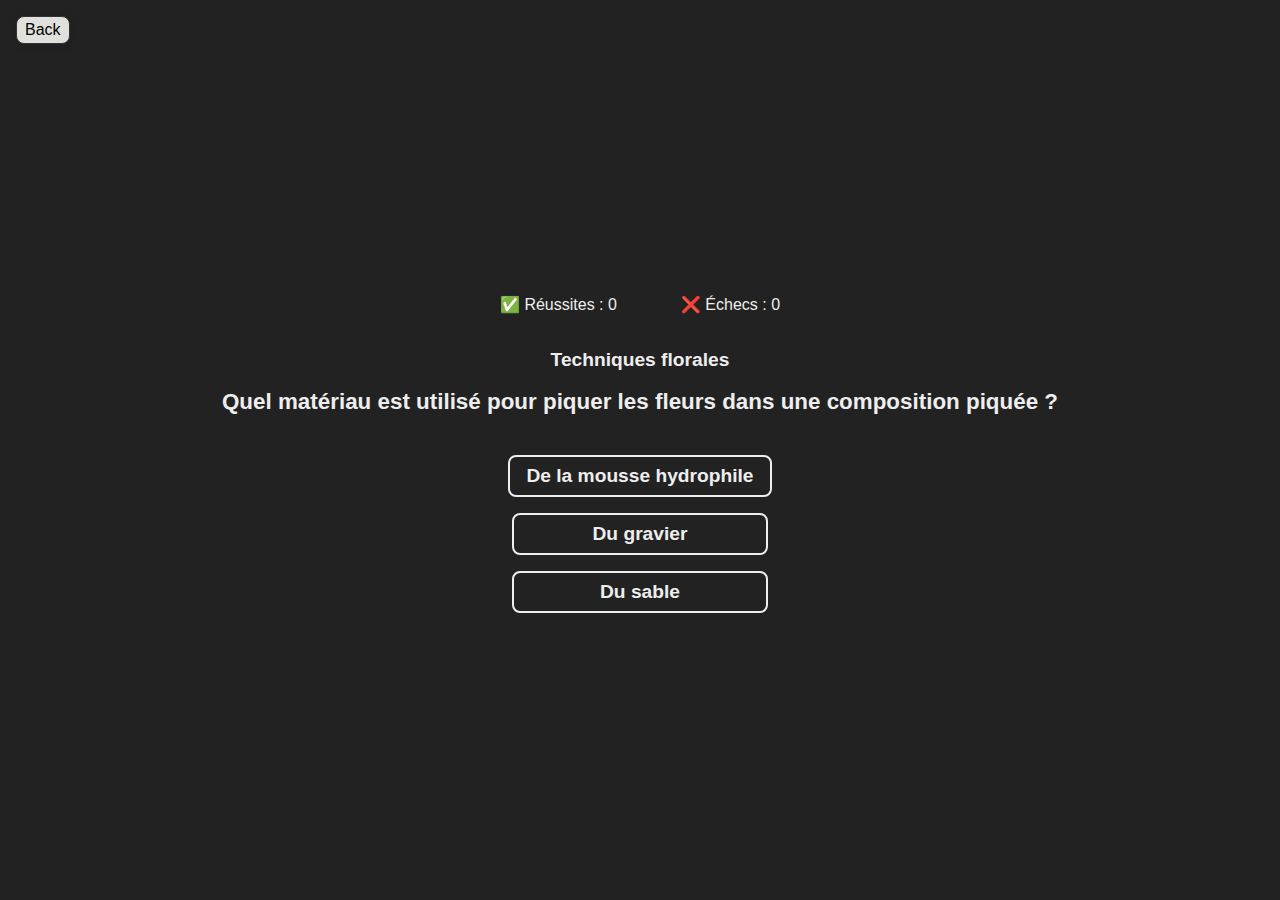
==== projects/random-qcm-flowers/index.html @ 26c58fb1 "Add count score for qcm flowers" ====
<!DOCTYPE html>
<html lang="fr" dir="ltr">
<head>
    <meta charset="UTF-8"/>
    <meta http-equiv="X-UA-Compatible" content="IE=edge"/>
    <meta
            name="description"
            content="Random multiple-choice quizzes that cover a range of topics related to flowers, reflecting various aspects of their biology, care, and cultivation."
    />
    <meta name="keywords" content="html, css, js"/>
    <meta name="author" content="François Dauzet"/>
    <meta name="viewport" content="width=device-width, initial-scale=1.0"/>
    <link href="../../favicon.ico" type="image/x-icon" rel="icon"/>
    <script type="text/javascript" src="script.js" defer></script>
    <link rel="stylesheet" href="style.css"/>
    <title>Random QCM Flowers</title>
</head>
<body>
<a class="study-projects-back-button" href="../../index.html">Back</a>
<div class="score-container" id="scoreBoard">
    <p class="score-item">✅ Réussites : <span id="successCount">0</span></p>
    <p class="score-item">❌ Échecs : <span id="failCount">0</span></p>
</div>
<div id="quiz"></div>
<button id="nextQuestion" style="display: none">Question suivante</button>
</body>
</html>
---- projects/random-qcm-flowers/style.css ----
/* Global */
* {
  user-select: none;
}

/* Container */
body {
  margin: 0;
  padding: 0;
  font-family: Arial, sans-serif;
  width: 100%;
  min-height: 100vh;
  display: flex;
  flex-direction: column;
  align-items: center;
  justify-content: center;
  text-align: center;
  overflow-x: hidden;
  background-color: #222;
  color: #eee;
}

.study-projects-back-button {
  position: absolute;
  top: 1rem;
  left: 1rem;
  background-color: #e0e1dd;
  color: #000;
  text-decoration: none;
  padding: 0.25rem 0.5rem;
  border-radius: 0.5rem;
  box-shadow: 1px 1px 11px #0002;
  z-index: 12;
  border: 1px solid #333;
}

.question {
  display: flex;
  flex-direction: column;
  align-items: center;
  justify-content: center;
  padding: 0 16px;
}

/* Title */
.question h3 {
  font-size: 1.2rem;
  margin-bottom: 0;
}
.question h2 {
  font-size: 1.4rem;
  margin-bottom: 32px;
}

/* Buttons choices */
.choice {
  margin: 8px 0;
  cursor: pointer;
  padding: 8px 16px;
  min-width: 256px;
  font-size: 1.2rem;
  font-weight: 600;
  color: #eee;
  background-color: #222;
  border: 2px solid #eee;
  border-radius: 8px;
  transition: 0.4s;
}
.choice:hover {
  color: #222;
  background-color: #eee;
  border: 2px solid #eee;
  transition: 0.2s;
}

/* Response */
.container-explanation {
  margin-top: 8px;
  margin-bottom: 32px;
}
.response-true {
  color: #41ad49;
  font-size: 1.8rem;
  font-weight: 600;
  border-bottom: 2px solid #41ad49;
  padding-bottom: 16px;
  margin-top: 0;
  margin-bottom: 8px;
}
.response-false {
  color: #e44061;
  font-size: 1.8rem;
  font-weight: 600;
  border-bottom: 2px solid #e44061;
  padding-bottom: 16px;
  margin-top: 0;
  margin-bottom: 8px;
}
.explanation {
  font-size: 1.2rem;
  padding: 0 16px;
}

/* Next question */
#nextQuestion {
  cursor: pointer;
  padding: 8px 16px;
  font-size: 1.2rem;
  font-weight: 600;
  color: #eee;
  background-color: #222;
  border: 2px solid #eee;
  border-radius: 8px;
  transition: 0.4s;
  margin-bottom: 32px;
}
#nextQuestion:hover {
  color: #222;
  background-color: #eee;
  border: 2px solid #eee;
  transition: 0.2s;
}

.score-container {
  display: flex;
}

.score-item {
  margin: 1rem 2rem;
}
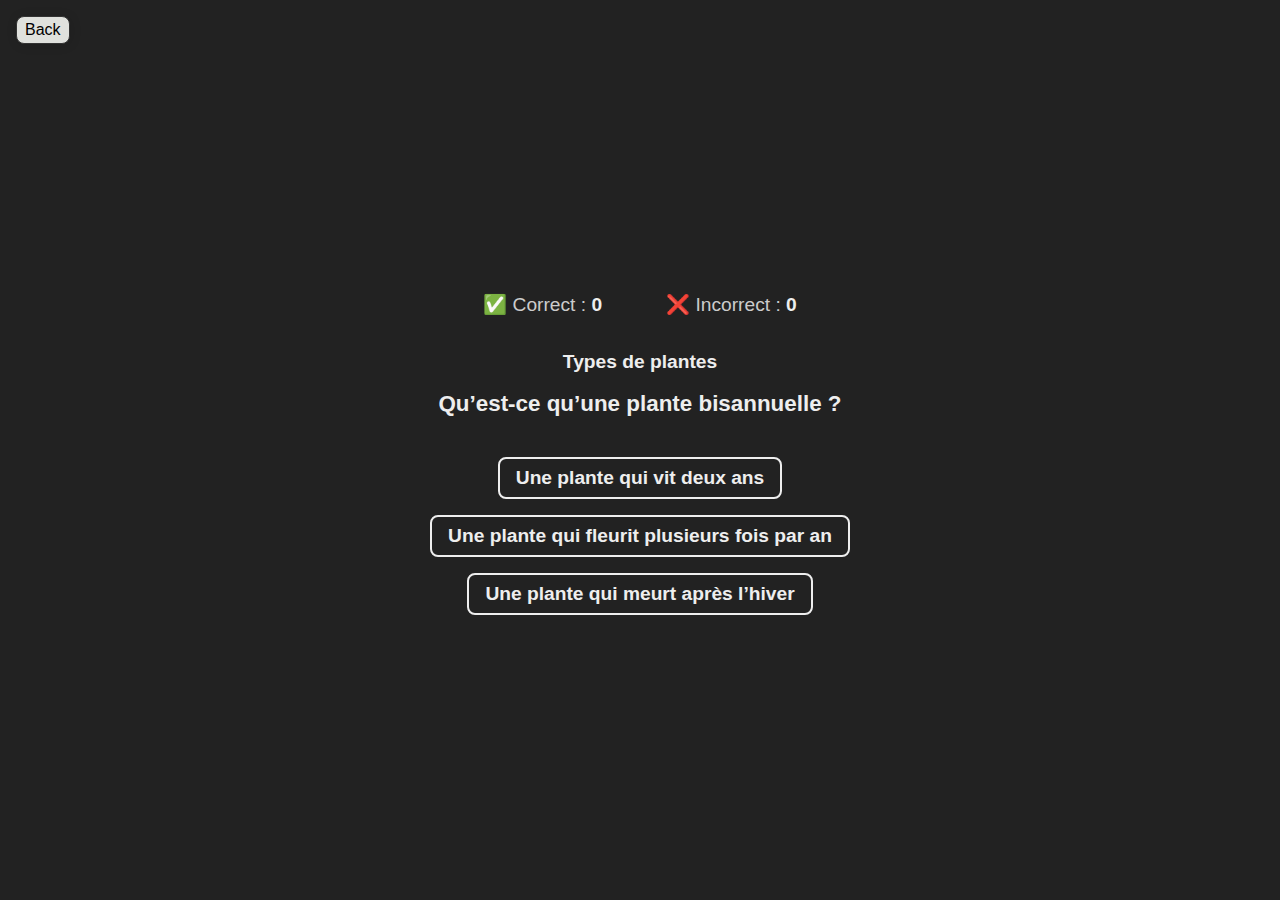
==== commit 02b42f2b: "Add count score for qcm flowers" ====
--- a/projects/random-qcm-flowers/index.html
+++ b/projects/random-qcm-flowers/index.html
@@ -18,8 +18,8 @@
 <body>
 <a class="study-projects-back-button" href="../../index.html">Back</a>
 <div class="score-container" id="scoreBoard">
-    <p class="score-item">✅ Réussites : <span id="successCount">0</span></p>
-    <p class="score-item">❌ Échecs : <span id="failCount">0</span></p>
+    <p class="score-item">✅ Correct : <span id="successCount">0</span></p>
+    <p class="score-item">❌ Incorrect : <span id="failCount">0</span></p>
 </div>
 <div id="quiz"></div>
 <button id="nextQuestion" style="display: none">Question suivante</button>
--- a/projects/random-qcm-flowers/style.css
+++ b/projects/random-qcm-flowers/style.css
@@ -1,130 +1,147 @@
 /* Global */
 * {
-  user-select: none;
+    user-select: none;
 }
 
 /* Container */
 body {
-  margin: 0;
-  padding: 0;
-  font-family: Arial, sans-serif;
-  width: 100%;
-  min-height: 100vh;
-  display: flex;
-  flex-direction: column;
-  align-items: center;
-  justify-content: center;
-  text-align: center;
-  overflow-x: hidden;
-  background-color: #222;
-  color: #eee;
+    margin: 0;
+    padding: 0;
+    font-family: Arial, sans-serif;
+    width: 100%;
+    min-height: 100vh;
+    display: flex;
+    flex-direction: column;
+    align-items: center;
+    justify-content: center;
+    text-align: center;
+    overflow-x: hidden;
+    background-color: #222;
+    color: #eee;
 }
 
 .study-projects-back-button {
-  position: absolute;
-  top: 1rem;
-  left: 1rem;
-  background-color: #e0e1dd;
-  color: #000;
-  text-decoration: none;
-  padding: 0.25rem 0.5rem;
-  border-radius: 0.5rem;
-  box-shadow: 1px 1px 11px #0002;
-  z-index: 12;
-  border: 1px solid #333;
+    position: absolute;
+    top: 1rem;
+    left: 1rem;
+    background-color: #e0e1dd;
+    color: #000;
+    text-decoration: none;
+    padding: 0.25rem 0.5rem;
+    border-radius: 0.5rem;
+    box-shadow: 1px 1px 11px #0002;
+    z-index: 12;
+    border: 1px solid #333;
 }
 
 .question {
-  display: flex;
-  flex-direction: column;
-  align-items: center;
-  justify-content: center;
-  padding: 0 16px;
+    display: flex;
+    flex-direction: column;
+    align-items: center;
+    justify-content: center;
+    padding: 0 16px;
 }
 
 /* Title */
 .question h3 {
-  font-size: 1.2rem;
-  margin-bottom: 0;
+    font-size: 1.2rem;
+    margin-bottom: 0;
 }
+
 .question h2 {
-  font-size: 1.4rem;
-  margin-bottom: 32px;
+    font-size: 1.4rem;
+    margin-bottom: 32px;
 }
 
 /* Buttons choices */
 .choice {
-  margin: 8px 0;
-  cursor: pointer;
-  padding: 8px 16px;
-  min-width: 256px;
-  font-size: 1.2rem;
-  font-weight: 600;
-  color: #eee;
-  background-color: #222;
-  border: 2px solid #eee;
-  border-radius: 8px;
-  transition: 0.4s;
+    margin: 8px 0;
+    cursor: pointer;
+    padding: 8px 16px;
+    min-width: 256px;
+    font-size: 1.2rem;
+    font-weight: 600;
+    color: #eee;
+    background-color: #222;
+    border: 2px solid #eee;
+    border-radius: 8px;
+    transition: 0.4s;
 }
+
 .choice:hover {
-  color: #222;
-  background-color: #eee;
-  border: 2px solid #eee;
-  transition: 0.2s;
+    color: #222;
+    background-color: #eee;
+    border: 2px solid #eee;
+    transition: 0.2s;
 }
 
 /* Response */
 .container-explanation {
-  margin-top: 8px;
-  margin-bottom: 32px;
+    margin-top: 8px;
+    margin-bottom: 32px;
 }
+
 .response-true {
-  color: #41ad49;
-  font-size: 1.8rem;
-  font-weight: 600;
-  border-bottom: 2px solid #41ad49;
-  padding-bottom: 16px;
-  margin-top: 0;
-  margin-bottom: 8px;
+    color: #41ad49;
+    font-size: 1.8rem;
+    font-weight: 600;
+    border-bottom: 2px solid #41ad49;
+    padding-bottom: 16px;
+    margin-top: 0;
+    margin-bottom: 8px;
 }
+
 .response-false {
-  color: #e44061;
-  font-size: 1.8rem;
-  font-weight: 600;
-  border-bottom: 2px solid #e44061;
-  padding-bottom: 16px;
-  margin-top: 0;
-  margin-bottom: 8px;
+    color: #e44061;
+    font-size: 1.8rem;
+    font-weight: 600;
+    border-bottom: 2px solid #e44061;
+    padding-bottom: 16px;
+    margin-top: 0;
+    margin-bottom: 8px;
 }
+
 .explanation {
-  font-size: 1.2rem;
-  padding: 0 16px;
+    font-size: 1.2rem;
+    padding: 0 16px;
 }
 
 /* Next question */
 #nextQuestion {
-  cursor: pointer;
-  padding: 8px 16px;
-  font-size: 1.2rem;
-  font-weight: 600;
-  color: #eee;
-  background-color: #222;
-  border: 2px solid #eee;
-  border-radius: 8px;
-  transition: 0.4s;
-  margin-bottom: 32px;
+    cursor: pointer;
+    padding: 8px 16px;
+    font-size: 1.2rem;
+    font-weight: 600;
+    color: #eee;
+    background-color: #222;
+    border: 2px solid #eee;
+    border-radius: 8px;
+    transition: 0.4s;
+    margin-bottom: 32px;
 }
+
 #nextQuestion:hover {
-  color: #222;
-  background-color: #eee;
-  border: 2px solid #eee;
-  transition: 0.2s;
+    color: #222;
+    background-color: #eee;
+    border: 2px solid #eee;
+    transition: 0.2s;
 }
 
 .score-container {
-  display: flex;
+    display: flex;
+}
+
+.score-container-hide {
+    display: none;
 }
 
 .score-item {
-  margin: 1rem 2rem;
+    margin: 1rem 2rem;
+    font-size: 1.2rem;
+    color: #ccc;
+}
+
+.score-item span {
+    color: #eee;
+    font-weight: bold;
 }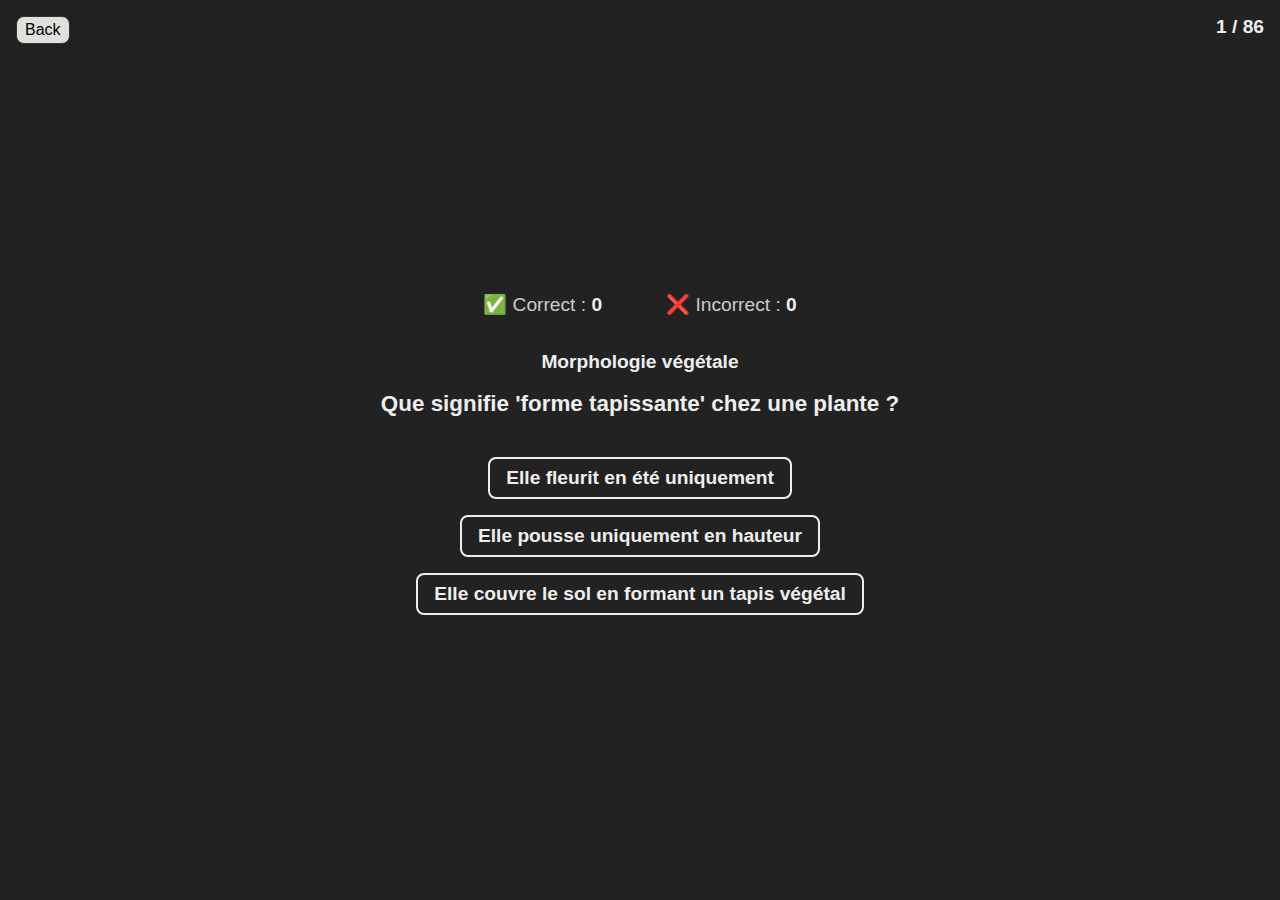
==== commit 89614b4c: "Add count questions for qcm flowers" ====
--- a/projects/random-qcm-flowers/index.html
+++ b/projects/random-qcm-flowers/index.html
@@ -16,6 +16,7 @@
     <title>Random QCM Flowers</title>
 </head>
 <body>
+<div id="questionCounter" class="question-counter"></div>
 <a class="study-projects-back-button" href="../../index.html">Back</a>
 <div class="score-container" id="scoreBoard">
     <p class="score-item">✅ Correct : <span id="successCount">0</span></p>
--- a/projects/random-qcm-flowers/style.css
+++ b/projects/random-qcm-flowers/style.css
@@ -127,6 +127,27 @@
     transition: 0.2s;
 }
 
+/* Next game */
+#restart {
+    cursor: pointer;
+    padding: 8px 16px;
+    font-size: 1.2rem;
+    font-weight: 600;
+    color: #eee;
+    background-color: #222;
+    border: 2px solid #eee;
+    border-radius: 8px;
+    transition: 0.4s;
+    margin-bottom: 32px;
+}
+
+#restart:hover {
+    color: #222;
+    background-color: #eee;
+    border: 2px solid #eee;
+    transition: 0.2s;
+}
+
 .score-container {
     display: flex;
 }
@@ -144,4 +165,12 @@
 .score-item span {
     color: #eee;
     font-weight: bold;
+}
+
+.question-counter {
+    position: absolute;
+    top: 1rem;
+    right: 1rem;
+    font-size: 1.2em;
+    font-weight: bold;
 }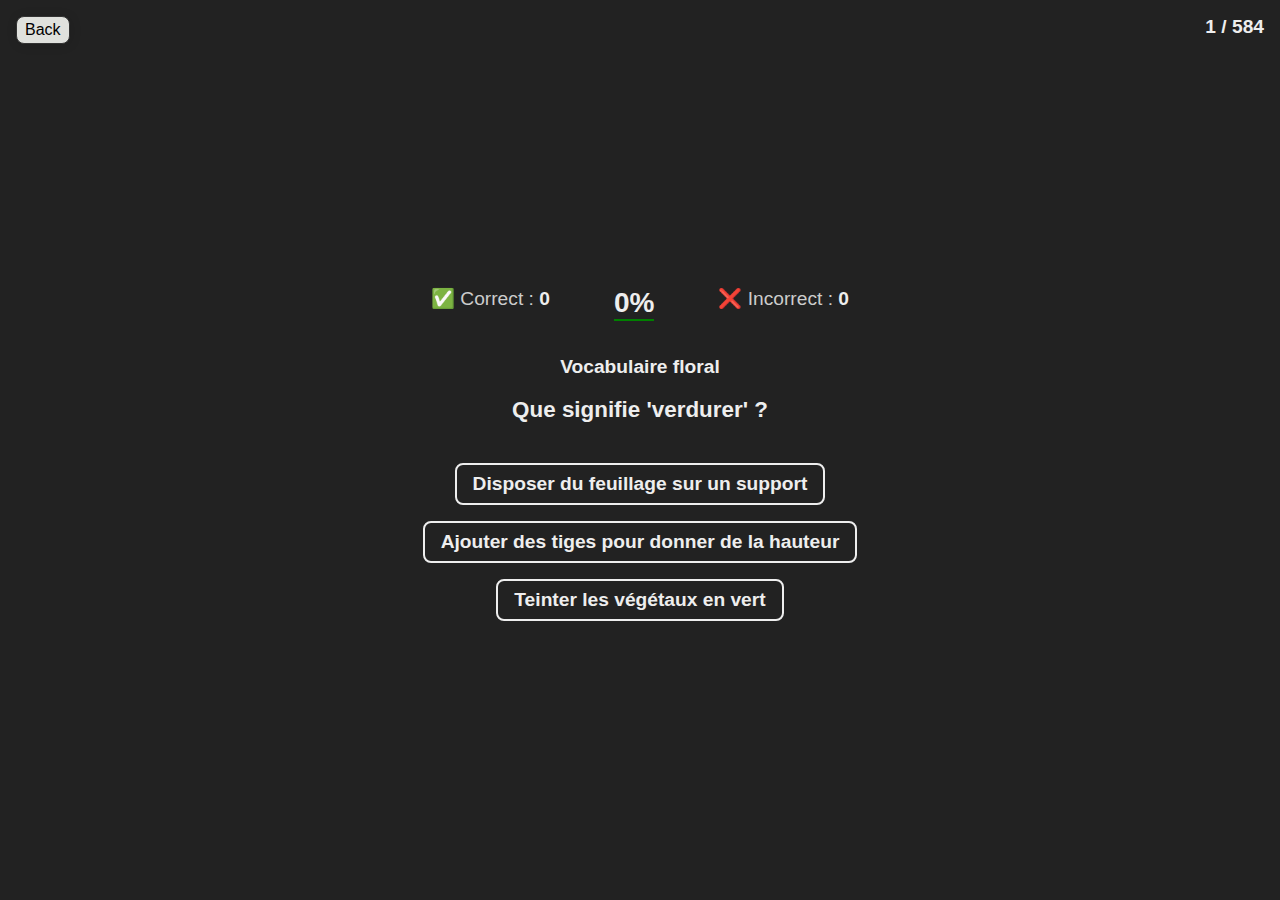
==== commit 8d811d6a: "Update flowers data" ====
--- a/projects/random-qcm-flowers/index.html
+++ b/projects/random-qcm-flowers/index.html
@@ -20,6 +20,8 @@
 <a class="study-projects-back-button" href="../../index.html">Back</a>
 <div class="score-container" id="scoreBoard">
     <p class="score-item">✅ Correct : <span id="successCount">0</span></p>
+    <p class="score-item" style="font-size: 28px; border-bottom: 2px solid green;"><span id="percentageCount">0%</span>
+    </p>
     <p class="score-item">❌ Incorrect : <span id="failCount">0</span></p>
 </div>
 <div id="quiz"></div>
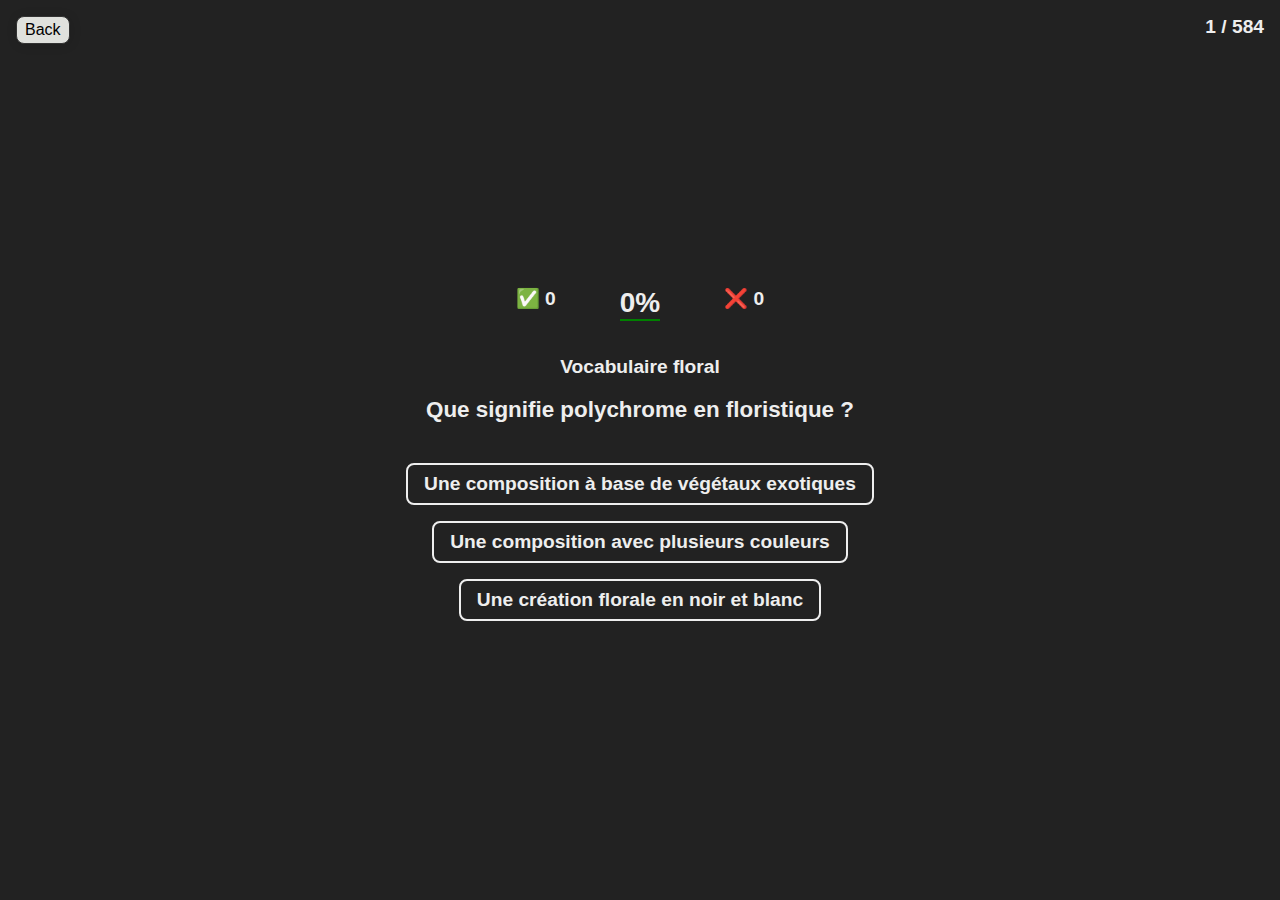
==== commit 203a3d6b: "Update flowers data" ====
--- a/projects/random-qcm-flowers/index.html
+++ b/projects/random-qcm-flowers/index.html
@@ -19,10 +19,10 @@
 <div id="questionCounter" class="question-counter"></div>
 <a class="study-projects-back-button" href="../../index.html">Back</a>
 <div class="score-container" id="scoreBoard">
-    <p class="score-item">✅ Correct : <span id="successCount">0</span></p>
+    <p class="score-item">✅ <span id="successCount">0</span></p>
     <p class="score-item" style="font-size: 28px; border-bottom: 2px solid green;"><span id="percentageCount">0%</span>
     </p>
-    <p class="score-item">❌ Incorrect : <span id="failCount">0</span></p>
+    <p class="score-item">❌ <span id="failCount">0</span></p>
 </div>
 <div id="quiz"></div>
 <button id="nextQuestion" style="display: none">Question suivante</button>
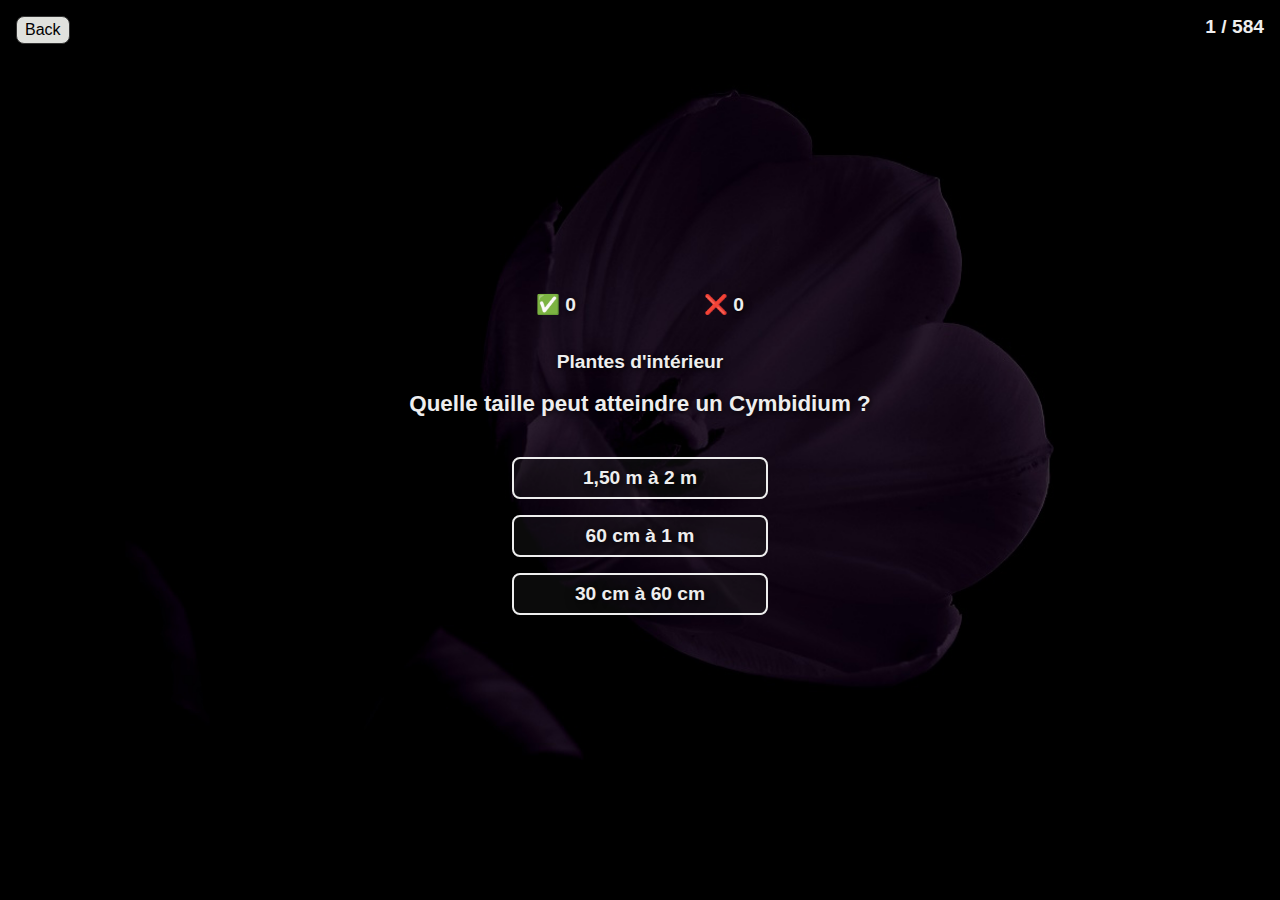
==== commit 1d808c62: "Update flowers front" ====
--- a/projects/random-qcm-flowers/index.html
+++ b/projects/random-qcm-flowers/index.html
@@ -20,7 +20,7 @@
 <a class="study-projects-back-button" href="../../index.html">Back</a>
 <div class="score-container" id="scoreBoard">
     <p class="score-item">✅ <span id="successCount">0</span></p>
-    <p class="score-item" style="font-size: 28px; border-bottom: 2px solid green;"><span id="percentageCount">0%</span>
+    <p class="score-item" style="font-size: 28px;"><span id="percentageCount"></span>
     </p>
     <p class="score-item">❌ <span id="failCount">0</span></p>
 </div>
--- a/projects/random-qcm-flowers/style.css
+++ b/projects/random-qcm-flowers/style.css
@@ -16,9 +16,15 @@
     justify-content: center;
     text-align: center;
     overflow-x: hidden;
-    background-color: #222;
-    color: #eee;
-}
+    background-color: #000;
+    color: #eee;
+    background-image: url("assets/background.jpg");
+    background-size: cover;
+    background-position: center;
+    background-repeat: no-repeat;
+    background-attachment: fixed;
+}
+
 
 .study-projects-back-button {
     position: absolute;
@@ -45,11 +51,13 @@
 /* Title */
 .question h3 {
     font-size: 1.2rem;
+    text-shadow: 1px 1px 6px #000;
     margin-bottom: 0;
 }
 
 .question h2 {
     font-size: 1.4rem;
+    text-shadow: 1px 1px 6px #000;
     margin-bottom: 32px;
 }
 
@@ -62,16 +70,18 @@
     font-size: 1.2rem;
     font-weight: 600;
     color: #eee;
-    background-color: #222;
+    background-color: #2225;
     border: 2px solid #eee;
     border-radius: 8px;
     transition: 0.4s;
+    text-shadow: 1px 1px 12px #000;
 }
 
 .choice:hover {
     color: #222;
     background-color: #eee;
     border: 2px solid #eee;
+    text-shadow: 1px 1px 6px #fff;
     transition: 0.2s;
 }
 
@@ -103,6 +113,7 @@
 
 .explanation {
     font-size: 1.2rem;
+    text-shadow: 1px 1px 6px #000;
     padding: 0 16px;
 }
 
@@ -111,9 +122,10 @@
     cursor: pointer;
     padding: 8px 16px;
     font-size: 1.2rem;
-    font-weight: 600;
-    color: #eee;
-    background-color: #222;
+    text-shadow: 1px 1px 6px #000;
+    font-weight: 600;
+    color: #eee;
+    background-color: #2225;
     border: 2px solid #eee;
     border-radius: 8px;
     transition: 0.4s;
@@ -122,6 +134,7 @@
 
 #nextQuestion:hover {
     color: #222;
+    text-shadow: 1px 1px 6px #fff;
     background-color: #eee;
     border: 2px solid #eee;
     transition: 0.2s;
@@ -133,8 +146,9 @@
     padding: 8px 16px;
     font-size: 1.2rem;
     font-weight: 600;
-    color: #eee;
-    background-color: #222;
+    text-shadow: 1px 1px 6px #000;
+    color: #eee;
+    background-color: #2225;
     border: 2px solid #eee;
     border-radius: 8px;
     transition: 0.4s;
@@ -143,6 +157,7 @@
 
 #restart:hover {
     color: #222;
+    text-shadow: 1px 1px 6px #fff;
     background-color: #eee;
     border: 2px solid #eee;
     transition: 0.2s;
@@ -164,6 +179,7 @@
 
 .score-item span {
     color: #eee;
+    text-shadow: 1px 1px 6px #000;
     font-weight: bold;
 }
 
@@ -173,4 +189,14 @@
     right: 1rem;
     font-size: 1.2em;
     font-weight: bold;
+}
+
+.percentage-green {
+    color: #fcbf49 !important;
+    font-weight: bold;
+}
+
+.percentage-red {
+    color: #d62828 !important;
+    font-weight: bold;
 }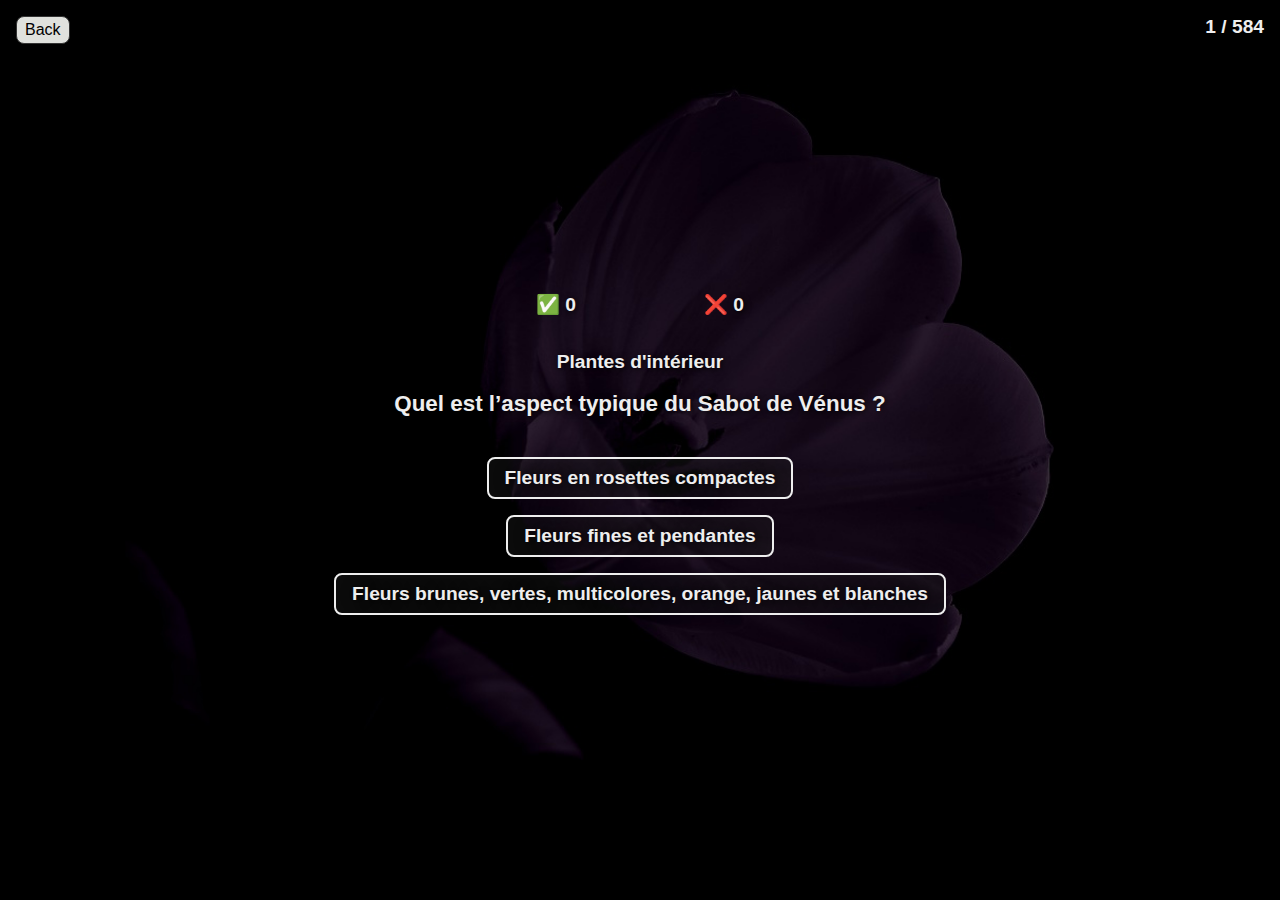
==== commit 0a87e00f: "Update flowers front" ====
--- a/projects/random-qcm-flowers/index.html
+++ b/projects/random-qcm-flowers/index.html
@@ -12,7 +12,7 @@
     <meta name="viewport" content="width=device-width, initial-scale=1.0"/>
     <link href="../../favicon.ico" type="image/x-icon" rel="icon"/>
     <script type="text/javascript" src="script.js" defer></script>
-    <link rel="stylesheet" href="style.css"/>
+    <link rel="stylesheet" href="style.css?v=2" />
     <title>Random QCM Flowers</title>
 </head>
 <body>
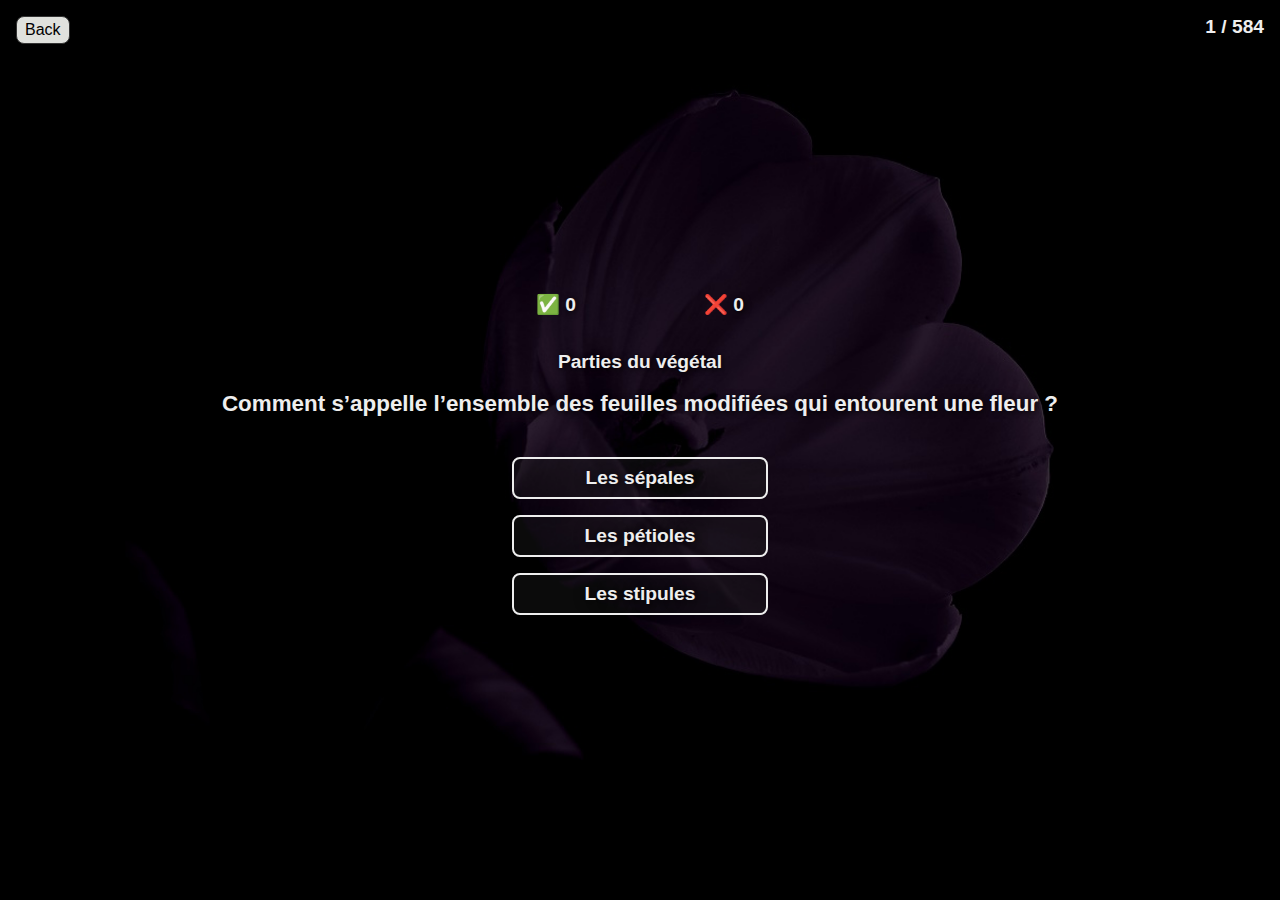
==== commit dabbd0ca: "Update flowers front" ====
--- a/projects/random-qcm-flowers/index.html
+++ b/projects/random-qcm-flowers/index.html
@@ -11,7 +11,7 @@
     <meta name="author" content="François Dauzet"/>
     <meta name="viewport" content="width=device-width, initial-scale=1.0"/>
     <link href="../../favicon.ico" type="image/x-icon" rel="icon"/>
-    <script type="text/javascript" src="script.js" defer></script>
+    <script type="text/javascript" src="script.js?v=2" defer></script>
     <link rel="stylesheet" href="style.css?v=2" />
     <title>Random QCM Flowers</title>
 </head>
